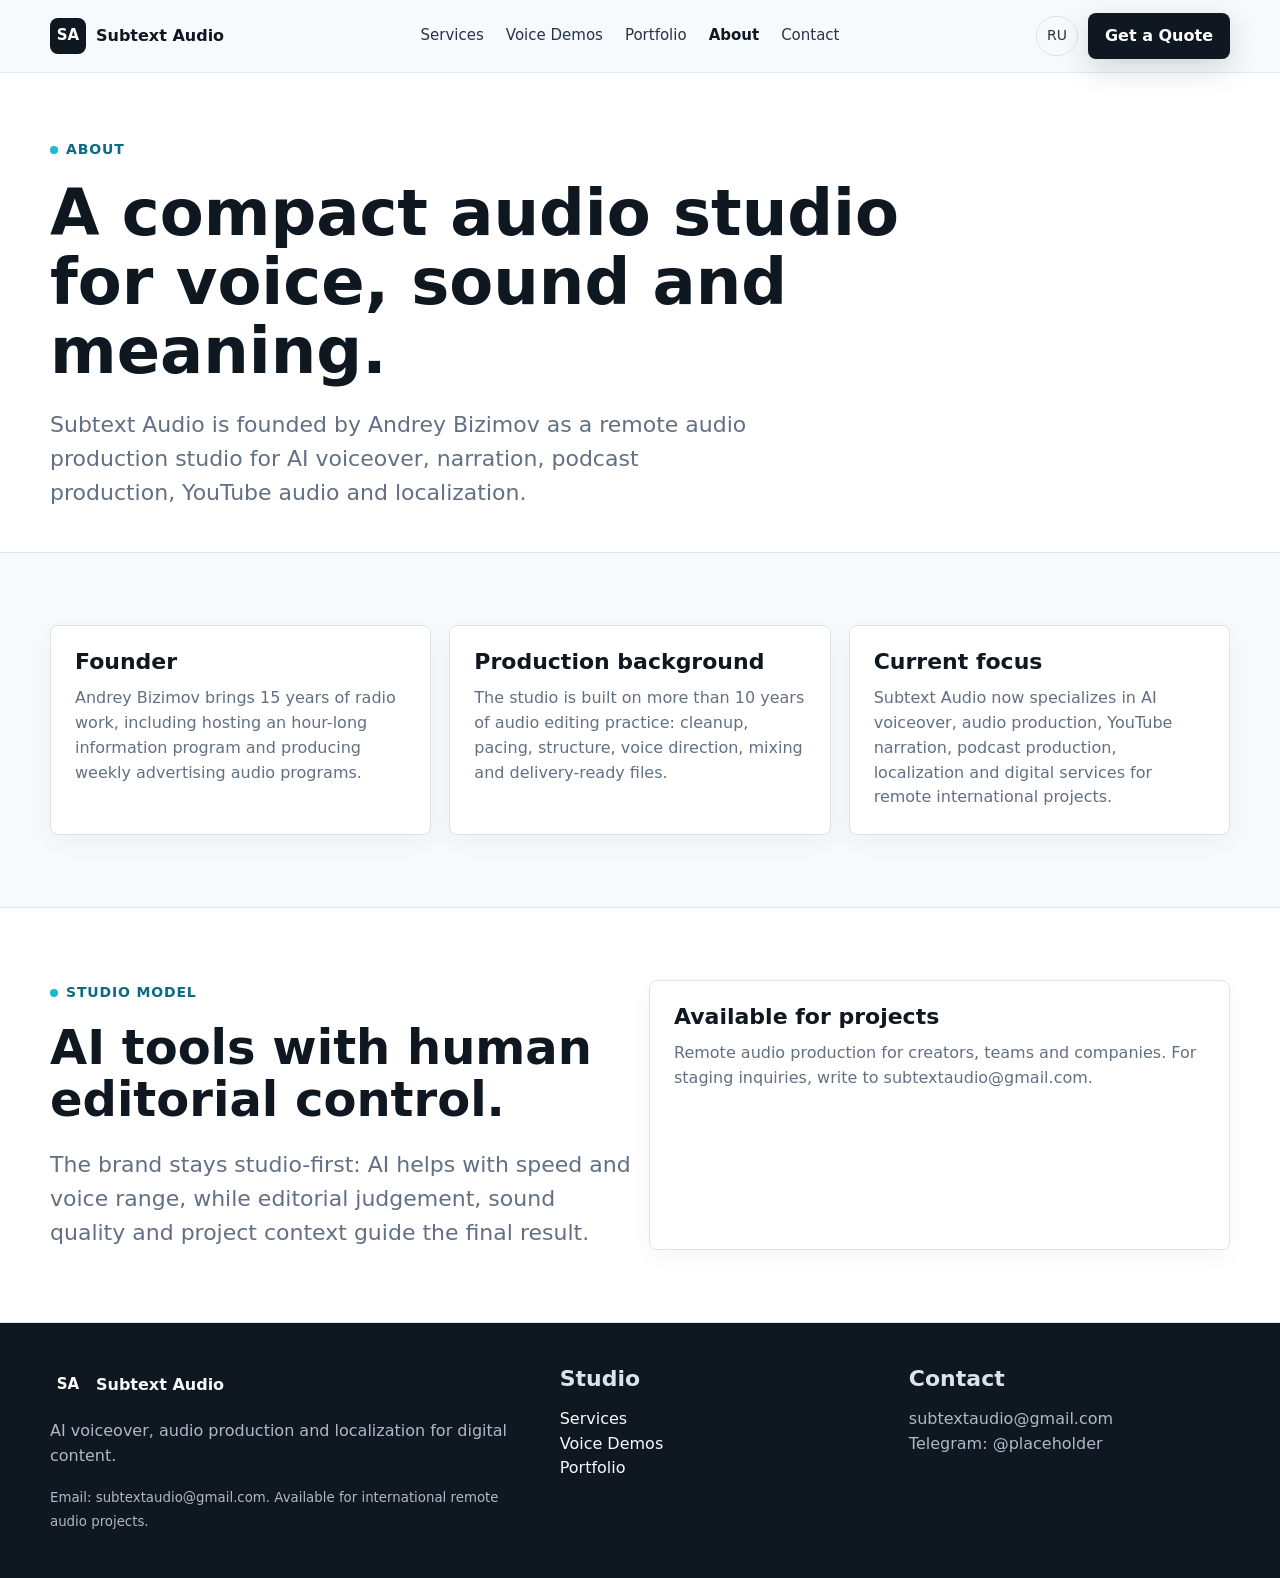
==== about/index.html @ ca8faf4f "Add files via upload" ====
﻿<!doctype html>
<html lang="en">
<head>
  <meta charset="utf-8">
  <meta name="viewport" content="width=device-width, initial-scale=1">
  <title>About - Subtext Audio</title>
  <meta name="description" content="About Subtext Audio, a hybrid studio for AI voiceover, audio production and localization.">
  <meta name="robots" content="index, follow">
  <meta property="og:title" content="About - Subtext Audio">
  <meta property="og:description" content="About Subtext Audio, a hybrid studio for AI voiceover, audio production and localization.">
  <meta property="og:type" content="website">
  <meta property="og:site_name" content="Subtext Audio">
  <link rel="icon" href="../assets/images/subtext-audio-mark.svg" type="image/svg+xml">
  <link rel="stylesheet" href="../assets/css/style.css">
</head>
<body>
<a class="skip-link" href="#main">Skip to content</a>
<header class="site-header">
  <div class="container navbar">
    <a class="brand" href="../index.html" aria-label="Subtext Audio home"><span class="brand-mark">SA</span><span>Subtext Audio</span></a>
    <button class="menu-toggle" type="button" data-menu-toggle aria-expanded="false">Menu</button>
    <nav class="nav-links" data-nav-links aria-label="Main navigation">
      <a href="../services/index.html">Services</a>
      <a href="../voice-demos/index.html">Voice Demos</a>
      <a href="../portfolio/index.html">Portfolio</a>
      <a href="../about/index.html" aria-current="page">About</a>
      <a href="../contact/index.html">Contact</a>
    </nav>
    <div class="nav-actions">
      <a class="lang-link" href="../ru/about/index.html">RU</a>
      <a class="button button-primary" href="../contact/index.html#brief">Get a Quote</a>
    </div>
  </div>
</header>
<main id="main"><section class="page-hero"><div class="container"><p class="eyebrow">About</p><h1>A compact audio studio for voice, sound and meaning.</h1><p class="lede">Subtext Audio is founded by Andrey Bizimov as a remote audio production studio for AI voiceover, narration, podcast production, YouTube audio and localization.</p></div></section><section class="section"><div class="container grid grid-3"><div class="card"><h3>Founder</h3><p>Andrey Bizimov brings 15 years of radio work, including hosting an hour-long information program and producing weekly advertising audio programs.</p></div><div class="card"><h3>Production background</h3><p>The studio is built on more than 10 years of audio editing practice: cleanup, pacing, structure, voice direction, mixing and delivery-ready files.</p></div><div class="card"><h3>Current focus</h3><p>Subtext Audio now specializes in AI voiceover, audio production, YouTube narration, podcast production, localization and digital services for remote international projects.</p></div></div></section><section class="section band"><div class="container grid grid-2"><div><p class="eyebrow">Studio model</p><h2>AI tools with human editorial control.</h2><p class="lede">The brand stays studio-first: AI helps with speed and voice range, while editorial judgement, sound quality and project context guide the final result.</p></div><div class="card"><h3>Available for projects</h3><p>Remote audio production for creators, teams and companies. For staging inquiries, write to subtextaudio@gmail.com.</p></div></div></section></main>
<footer class="footer">
  <div class="container footer-grid">
    <div>
      <a class="brand" href="../index.html"><span class="brand-mark">SA</span><span>Subtext Audio</span></a>
      <p>AI voiceover, audio production and localization for digital content.</p>
      <small>Email: subtextaudio@gmail.com. Available for international remote audio projects.</small>
    </div>
    <div><h3>Studio</h3><p><a href="../services/index.html">Services</a><br><a href="../voice-demos/index.html">Voice Demos</a><br><a href="../portfolio/index.html">Portfolio</a></p></div>
    <div><h3>Contact</h3><p>subtextaudio@gmail.com<br>Telegram: @placeholder</p></div>
  </div>
</footer>
<script src="../assets/js/main.js"></script>
</body>
</html>
---- assets/css/style.css ----
﻿:root{--ink:#0f1720;--muted:#637083;--line:#dbe3ec;--paper:#f7fafc;--white:#fff;--cyan:#19b8d6;--green:#18a77a;--navy:#14283f;--shadow:0 18px 48px rgba(15,23,32,.10);--radius:8px;--max:1180px}*{box-sizing:border-box}html{scroll-behavior:smooth}body{margin:0;font-family:Inter,ui-sans-serif,system-ui,-apple-system,BlinkMacSystemFont,"Segoe UI",sans-serif;color:var(--ink);background:var(--paper);line-height:1.55}a{color:inherit;text-decoration:none}img,svg{max-width:100%;display:block}.container{width:min(100% - 40px,var(--max));margin:0 auto}.skip-link{position:absolute;left:-999px;top:8px;background:var(--ink);color:#fff;padding:8px 12px;z-index:20}.skip-link:focus{left:8px}.site-header{position:sticky;top:0;z-index:10;background:rgba(247,250,252,.92);backdrop-filter:blur(14px);border-bottom:1px solid rgba(219,227,236,.75)}.navbar{min-height:72px;display:flex;align-items:center;justify-content:space-between;gap:24px}.brand{display:flex;align-items:center;gap:10px;font-weight:760}.brand-mark{width:36px;height:36px;border-radius:8px;background:var(--ink);color:#fff;display:grid;place-items:center;font-size:15px}.nav-links{display:flex;align-items:center;gap:22px;font-size:15px;color:#263445}.nav-links a[aria-current=page]{color:var(--ink);font-weight:700}.nav-actions{display:flex;align-items:center;gap:10px}.lang-link{border:1px solid var(--line);padding:8px 10px;border-radius:999px;color:#263445;font-size:14px}.menu-toggle{display:none;border:1px solid var(--line);background:var(--white);border-radius:var(--radius);padding:8px 10px}.button{display:inline-flex;align-items:center;justify-content:center;min-height:42px;border-radius:var(--radius);padding:10px 16px;font-weight:750;border:1px solid transparent;cursor:pointer;transition:transform .16s ease,box-shadow .16s ease,background .16s ease}.button:hover{transform:translateY(-1px)}.button-primary{background:var(--ink);color:#fff;box-shadow:0 10px 30px rgba(15,23,32,.16)}.button-secondary{background:#fff;color:var(--ink);border-color:var(--line)}.hero{padding:86px 0 64px;background:radial-gradient(circle at 15% 15%,rgba(25,184,214,.13),transparent 30%),linear-gradient(180deg,#fff 0%,var(--paper) 100%)}.hero-grid{display:grid;grid-template-columns:minmax(0,1.1fr) minmax(330px,.9fr);gap:42px;align-items:center}.eyebrow{display:inline-flex;align-items:center;gap:8px;margin:0 0 18px;color:#0c6b81;font-weight:760;font-size:14px;text-transform:uppercase;letter-spacing:.06em}.eyebrow:before{content:"";width:8px;height:8px;border-radius:99px;background:var(--cyan)}h1,h2,h3{line-height:1.08;letter-spacing:0;margin:0}h1{font-size:clamp(42px,6vw,74px);max-width:920px}h2{font-size:clamp(30px,4vw,48px)}h3{font-size:22px}.lede{margin:22px 0 0;color:var(--muted);font-size:clamp(18px,2.1vw,22px);max-width:720px}.hero-actions{display:flex;flex-wrap:wrap;gap:12px;margin-top:30px}.trust-row{display:flex;flex-wrap:wrap;gap:10px;margin-top:28px}.pill{border:1px solid var(--line);background:rgba(255,255,255,.76);border-radius:999px;padding:8px 12px;color:#344457;font-size:14px}.sound-panel{background:var(--navy);color:#fff;border-radius:8px;padding:26px;box-shadow:var(--shadow);overflow:hidden}.sound-panel .screen{min-height:290px;border:1px solid rgba(255,255,255,.15);border-radius:8px;background:linear-gradient(140deg,rgba(25,184,214,.16),rgba(24,167,122,.12));padding:22px;display:flex;flex-direction:column;justify-content:space-between}.wave{display:flex;align-items:center;gap:6px;min-height:118px}.wave span{flex:1;border-radius:999px;background:linear-gradient(180deg,var(--cyan),#6ee7d8);min-height:18px;animation:pulse 2.8s ease-in-out infinite;opacity:.88}.wave span:nth-child(2n){min-height:78px;animation-delay:.2s}.wave span:nth-child(3n){min-height:44px;animation-delay:.4s}.wave span:nth-child(5n){min-height:96px;animation-delay:.6s}@keyframes pulse{0%,100%{transform:scaleY(.72)}50%{transform:scaleY(1)}}.panel-meta{display:grid;grid-template-columns:repeat(3,1fr);gap:10px}.panel-meta div{background:rgba(255,255,255,.10);border:1px solid rgba(255,255,255,.12);border-radius:8px;padding:12px}.panel-meta strong{display:block;font-size:18px}.panel-meta span{color:rgba(255,255,255,.72);font-size:13px}.section{padding:72px 0}.section-head{display:flex;justify-content:space-between;gap:24px;align-items:end;margin-bottom:30px}.section-head p{max-width:620px;color:var(--muted);margin:12px 0 0}.grid{display:grid;gap:18px}.grid-3{grid-template-columns:repeat(3,1fr)}.grid-2{grid-template-columns:repeat(2,1fr)}.card{background:var(--white);border:1px solid var(--line);border-radius:var(--radius);padding:24px;box-shadow:0 8px 24px rgba(15,23,32,.04)}.card p{color:var(--muted);margin:12px 0 0}.card .tag{display:inline-block;color:#0b6b7d;font-weight:760;font-size:13px;margin-bottom:14px}.service-card{min-height:220px;display:flex;flex-direction:column;justify-content:space-between}.link-arrow{color:#0c6b81;font-weight:760;margin-top:16px;display:inline-flex}.audio-card audio{width:100%;margin-top:14px}.meta{display:flex;flex-wrap:wrap;gap:8px;margin-top:16px}.meta span{background:#eef6f8;color:#25515c;border-radius:999px;padding:5px 9px;font-size:13px}.band{background:#fff;border-top:1px solid var(--line);border-bottom:1px solid var(--line)}.steps{counter-reset:step}.step{position:relative;padding-left:58px}.step:before{counter-increment:step;content:counter(step);position:absolute;left:0;top:22px;width:36px;height:36px;border-radius:999px;background:var(--ink);color:#fff;display:grid;place-items:center;font-weight:800}.page-hero{padding:64px 0 42px;background:#fff;border-bottom:1px solid var(--line)}.page-hero h1{font-size:clamp(38px,5vw,64px)}.form{display:grid;gap:14px}.form label{display:grid;gap:7px;font-weight:700;color:#253246}.form input,.form select,.form textarea{width:100%;border:1px solid var(--line);border-radius:var(--radius);padding:12px 13px;font:inherit;background:#fff;color:var(--ink)}.form textarea{min-height:130px;resize:vertical}.notice{background:#eef9f7;border:1px solid #bfeae2;color:#155243;padding:14px;border-radius:var(--radius)}.footer{background:var(--ink);color:#dbe3ec;padding:44px 0}.footer-grid{display:grid;grid-template-columns:1.2fr .8fr .8fr;gap:28px}.footer a{color:#f7fafc}.footer small,.footer p{color:#aeb9c7}@media(max-width:900px){.container{width:min(100% - 28px,var(--max))}.navbar{flex-wrap:wrap;padding:14px 0}.menu-toggle{display:inline-flex}.nav-links{display:none;width:100%;flex-direction:column;align-items:flex-start;gap:12px;padding:12px 0 4px}.nav-links.is-open{display:flex}.nav-actions{margin-left:auto}.hero{padding:54px 0 44px}.hero-grid,.grid-3,.grid-2,.footer-grid{grid-template-columns:1fr}.sound-panel .screen{min-height:230px}.section{padding:52px 0}.section-head{display:block}}@media(max-width:560px){h1{font-size:40px}.hero-actions .button,.nav-actions .button{width:100%}.nav-actions{width:100%;display:grid;grid-template-columns:1fr 1fr}.panel-meta{grid-template-columns:1fr}.card{padding:20px}}
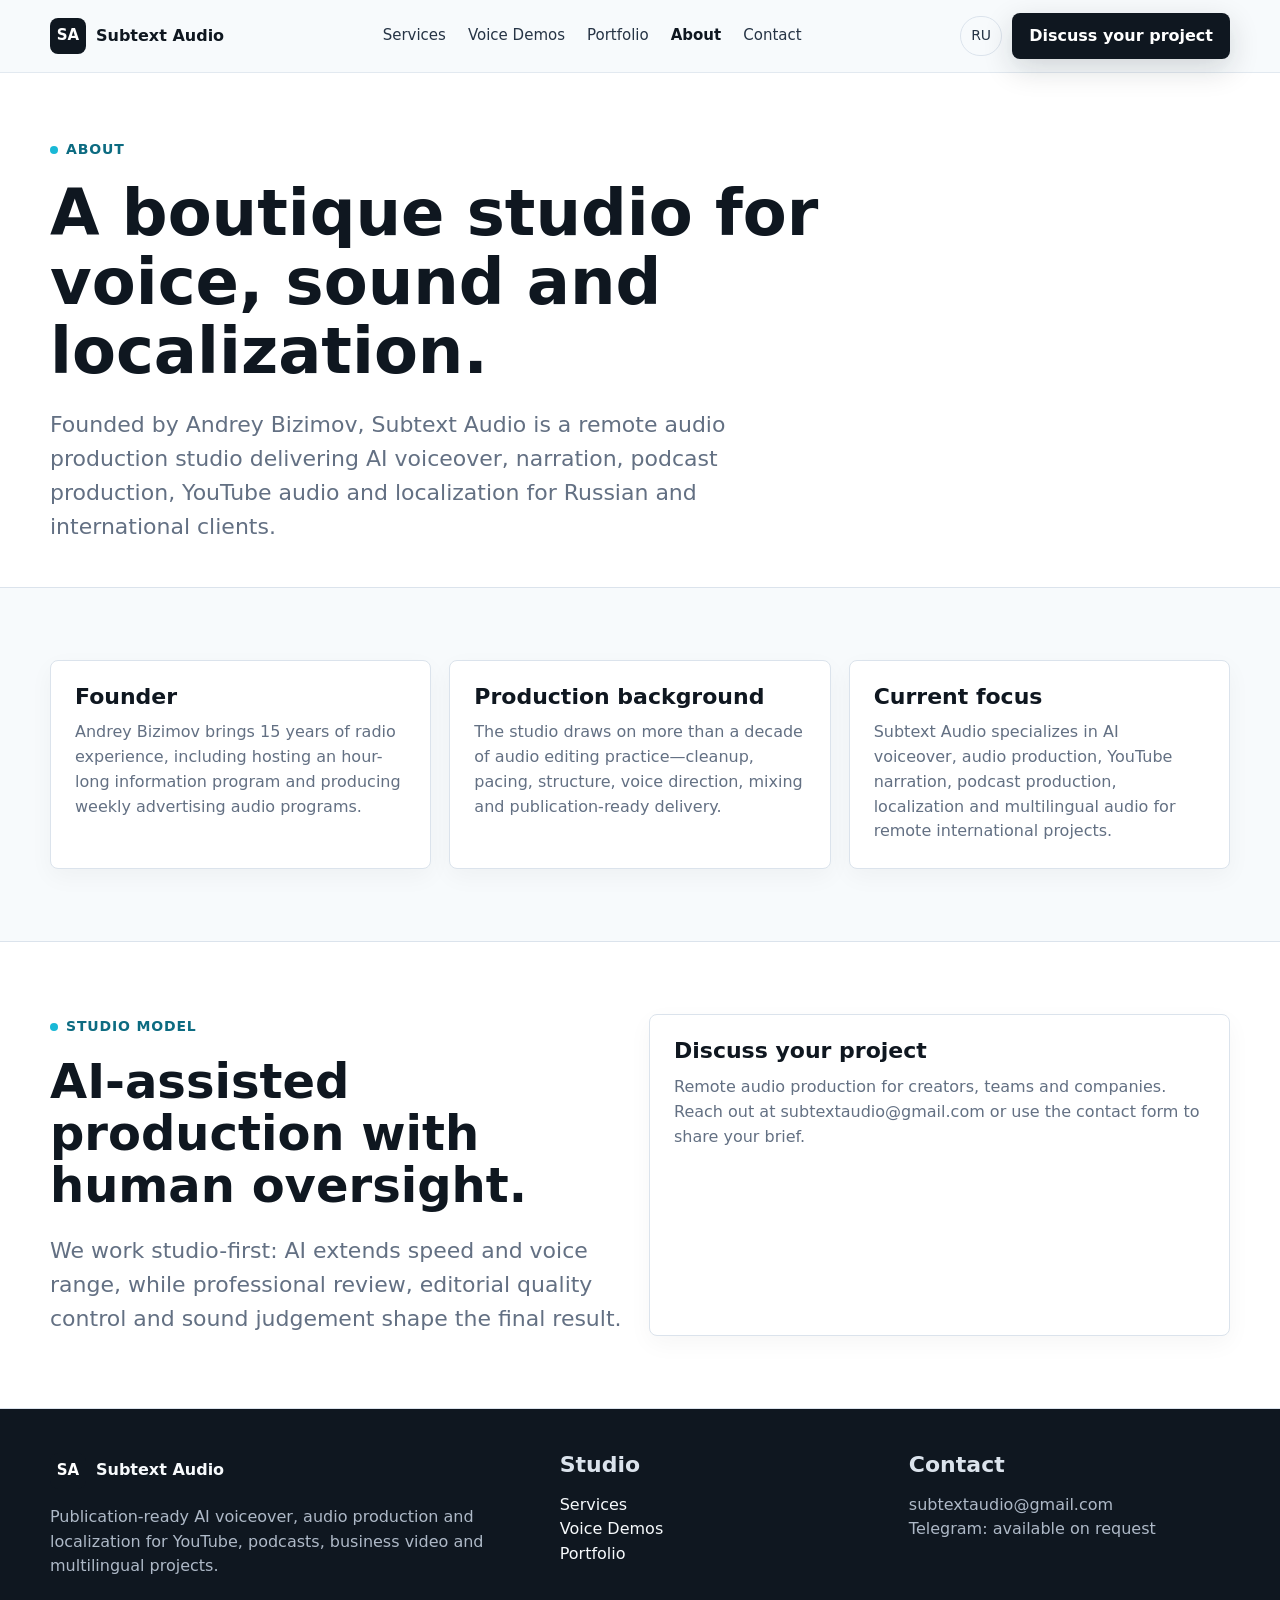
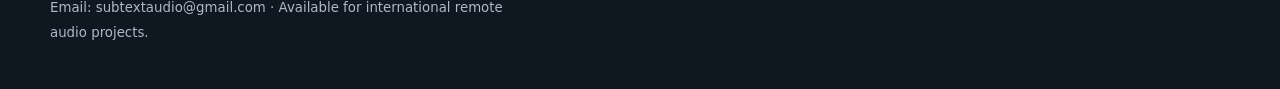
==== commit 88b26d0c: "Finalize Russian and English website copy Co-authored-by: Cursor <cursoragent@cursor.com>" ====
--- a/about/index.html
+++ b/about/index.html
@@ -1,51 +1,51 @@
-﻿<!doctype html>
-<html lang="en">
-<head>
-  <meta charset="utf-8">
-  <meta name="viewport" content="width=device-width, initial-scale=1">
-  <title>About - Subtext Audio</title>
-  <meta name="description" content="About Subtext Audio, a hybrid studio for AI voiceover, audio production and localization.">
-  <meta name="robots" content="index, follow">
-  <meta property="og:title" content="About - Subtext Audio">
-  <meta property="og:description" content="About Subtext Audio, a hybrid studio for AI voiceover, audio production and localization.">
-  <meta property="og:type" content="website">
-  <meta property="og:site_name" content="Subtext Audio">
-  <link rel="icon" href="../assets/images/subtext-audio-mark.svg" type="image/svg+xml">
-  <link rel="stylesheet" href="../assets/css/style.css">
-</head>
-<body>
-<a class="skip-link" href="#main">Skip to content</a>
-<header class="site-header">
-  <div class="container navbar">
-    <a class="brand" href="../index.html" aria-label="Subtext Audio home"><span class="brand-mark">SA</span><span>Subtext Audio</span></a>
-    <button class="menu-toggle" type="button" data-menu-toggle aria-expanded="false">Menu</button>
-    <nav class="nav-links" data-nav-links aria-label="Main navigation">
-      <a href="../services/index.html">Services</a>
-      <a href="../voice-demos/index.html">Voice Demos</a>
-      <a href="../portfolio/index.html">Portfolio</a>
-      <a href="../about/index.html" aria-current="page">About</a>
-      <a href="../contact/index.html">Contact</a>
-    </nav>
-    <div class="nav-actions">
-      <a class="lang-link" href="../ru/about/index.html">RU</a>
-      <a class="button button-primary" href="../contact/index.html#brief">Get a Quote</a>
-    </div>
-  </div>
-</header>
-<main id="main"><section class="page-hero"><div class="container"><p class="eyebrow">About</p><h1>A compact audio studio for voice, sound and meaning.</h1><p class="lede">Subtext Audio is founded by Andrey Bizimov as a remote audio production studio for AI voiceover, narration, podcast production, YouTube audio and localization.</p></div></section><section class="section"><div class="container grid grid-3"><div class="card"><h3>Founder</h3><p>Andrey Bizimov brings 15 years of radio work, including hosting an hour-long information program and producing weekly advertising audio programs.</p></div><div class="card"><h3>Production background</h3><p>The studio is built on more than 10 years of audio editing practice: cleanup, pacing, structure, voice direction, mixing and delivery-ready files.</p></div><div class="card"><h3>Current focus</h3><p>Subtext Audio now specializes in AI voiceover, audio production, YouTube narration, podcast production, localization and digital services for remote international projects.</p></div></div></section><section class="section band"><div class="container grid grid-2"><div><p class="eyebrow">Studio model</p><h2>AI tools with human editorial control.</h2><p class="lede">The brand stays studio-first: AI helps with speed and voice range, while editorial judgement, sound quality and project context guide the final result.</p></div><div class="card"><h3>Available for projects</h3><p>Remote audio production for creators, teams and companies. For staging inquiries, write to subtextaudio@gmail.com.</p></div></div></section></main>
-<footer class="footer">
-  <div class="container footer-grid">
-    <div>
-      <a class="brand" href="../index.html"><span class="brand-mark">SA</span><span>Subtext Audio</span></a>
-      <p>AI voiceover, audio production and localization for digital content.</p>
-      <small>Email: subtextaudio@gmail.com. Available for international remote audio projects.</small>
-    </div>
-    <div><h3>Studio</h3><p><a href="../services/index.html">Services</a><br><a href="../voice-demos/index.html">Voice Demos</a><br><a href="../portfolio/index.html">Portfolio</a></p></div>
-    <div><h3>Contact</h3><p>subtextaudio@gmail.com<br>Telegram: @placeholder</p></div>
-  </div>
-</footer>
-<script src="../assets/js/main.js"></script>
-</body>
+﻿<!doctype html>
+<html lang="en">
+<head>
+  <meta charset="utf-8">
+  <meta name="viewport" content="width=device-width, initial-scale=1">
+  <title>About | Subtext Audio — Boutique Audio Production Studio</title>
+  <meta name="description" content="Subtext Audio is a boutique remote studio for AI voiceover, audio production and localization—founded by Andrey Bizimov, with human oversight and editorial quality control on every project.">
+  <meta name="robots" content="index, follow">
+  <meta property="og:title" content="About | Subtext Audio — Boutique Audio Production Studio">
+  <meta property="og:description" content="Subtext Audio is a boutique remote studio for AI voiceover, audio production and localization—founded by Andrey Bizimov, with human oversight and editorial quality control on every project.">
+  <meta property="og:type" content="website">
+  <meta property="og:site_name" content="Subtext Audio">
+  <link rel="icon" href="../assets/images/subtext-audio-mark.svg" type="image/svg+xml">
+  <link rel="stylesheet" href="../assets/css/style.css">
+</head>
+<body>
+<a class="skip-link" href="#main">Skip to content</a>
+<header class="site-header">
+  <div class="container navbar">
+    <a class="brand" href="../index.html" aria-label="Subtext Audio home"><span class="brand-mark">SA</span><span>Subtext Audio</span></a>
+    <button class="menu-toggle" type="button" data-menu-toggle aria-expanded="false">Menu</button>
+    <nav class="nav-links" data-nav-links aria-label="Main navigation">
+      <a href="../services/index.html">Services</a>
+      <a href="../voice-demos/index.html">Voice Demos</a>
+      <a href="../portfolio/index.html">Portfolio</a>
+      <a href="../about/index.html" aria-current="page">About</a>
+      <a href="../contact/index.html">Contact</a>
+    </nav>
+    <div class="nav-actions">
+      <a class="lang-link" href="../ru/about/index.html">RU</a>
+      <a class="button button-primary" href="../contact/index.html#brief">Discuss your project</a>
+    </div>
+  </div>
+</header>
+<main id="main"><section class="page-hero"><div class="container"><p class="eyebrow">About</p><h1>A boutique studio for voice, sound and localization.</h1><p class="lede">Founded by Andrey Bizimov, Subtext Audio is a remote audio production studio delivering AI voiceover, narration, podcast production, YouTube audio and localization for Russian and international clients.</p></div></section><section class="section"><div class="container grid grid-3"><div class="card"><h3>Founder</h3><p>Andrey Bizimov brings 15 years of radio experience, including hosting an hour-long information program and producing weekly advertising audio programs.</p></div><div class="card"><h3>Production background</h3><p>The studio draws on more than a decade of audio editing practice—cleanup, pacing, structure, voice direction, mixing and publication-ready delivery.</p></div><div class="card"><h3>Current focus</h3><p>Subtext Audio specializes in AI voiceover, audio production, YouTube narration, podcast production, localization and multilingual audio for remote international projects.</p></div></div></section><section class="section band"><div class="container grid grid-2"><div><p class="eyebrow">Studio model</p><h2>AI-assisted production with human oversight.</h2><p class="lede">We work studio-first: AI extends speed and voice range, while professional review, editorial quality control and sound judgement shape the final result.</p></div><div class="card"><h3>Discuss your project</h3><p>Remote audio production for creators, teams and companies. Reach out at subtextaudio@gmail.com or use the contact form to share your brief.</p></div></div></section></main>
+<footer class="footer">
+  <div class="container footer-grid">
+    <div>
+      <a class="brand" href="../index.html"><span class="brand-mark">SA</span><span>Subtext Audio</span></a>
+      <p>Publication-ready AI voiceover, audio production and localization for YouTube, podcasts, business video and multilingual projects.</p>
+      <small>Email: subtextaudio@gmail.com · Available for international remote audio projects.</small>
+    </div>
+    <div><h3>Studio</h3><p><a href="../services/index.html">Services</a><br><a href="../voice-demos/index.html">Voice Demos</a><br><a href="../portfolio/index.html">Portfolio</a></p></div>
+    <div><h3>Contact</h3><p>subtextaudio@gmail.com<br>Telegram: available on request</p></div>
+  </div>
+</footer>
+<script src="../assets/js/main.js"></script>
+</body>
 </html>
 
 
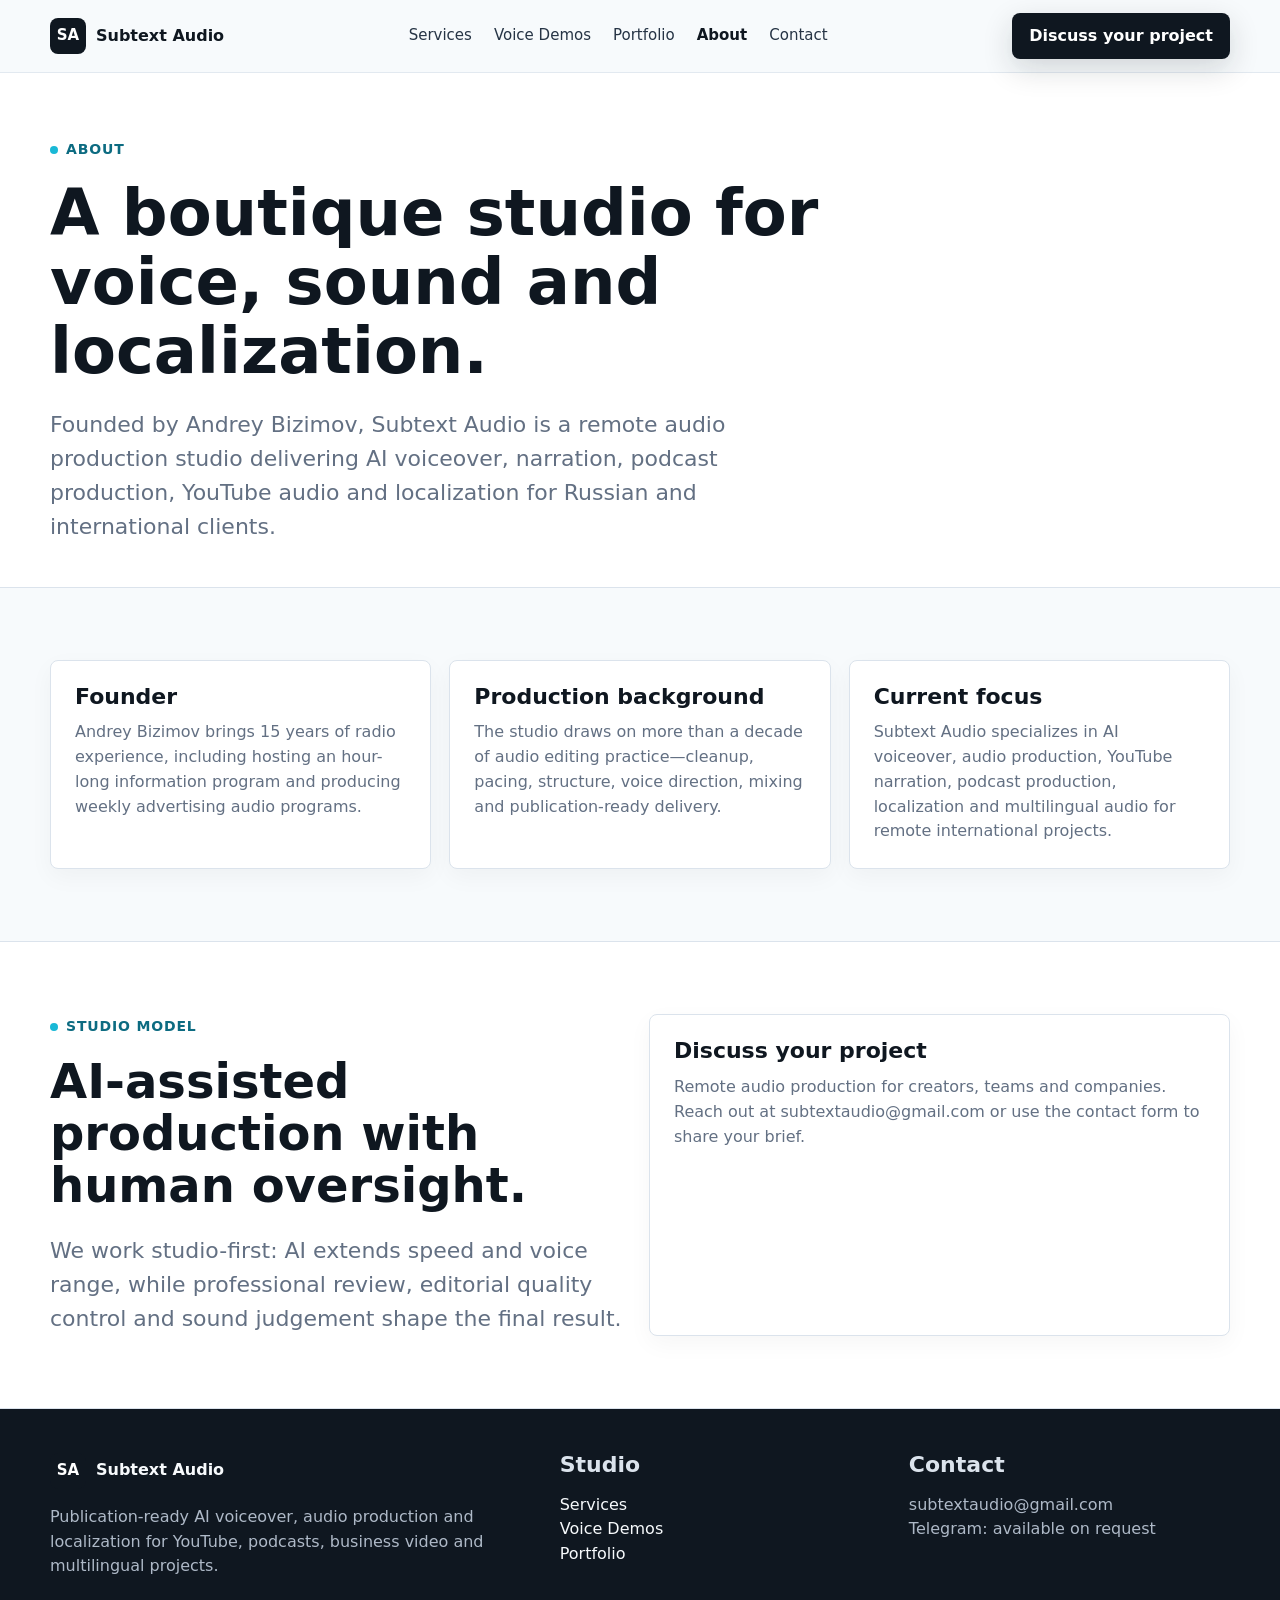
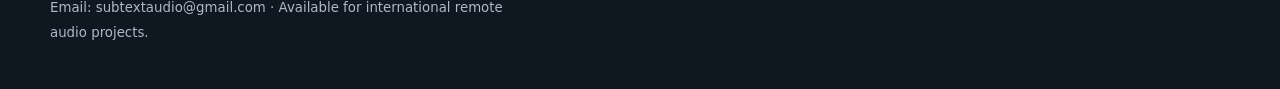
==== commit 90a4c8d4: "Make Russian version primary and update contact wording Co-authored-by: Cursor <cursoragent@cursor.c" ====
--- a/about/index.html
+++ b/about/index.html
@@ -27,7 +27,6 @@
       <a href="../contact/index.html">Contact</a>
     </nav>
     <div class="nav-actions">
-      <a class="lang-link" href="../ru/about/index.html">RU</a>
       <a class="button button-primary" href="../contact/index.html#brief">Discuss your project</a>
     </div>
   </div>
--- a/assets/css/style.css
+++ b/assets/css/style.css
@@ -1 +1 @@
-﻿:root{--ink:#0f1720;--muted:#637083;--line:#dbe3ec;--paper:#f7fafc;--white:#fff;--cyan:#19b8d6;--green:#18a77a;--navy:#14283f;--shadow:0 18px 48px rgba(15,23,32,.10);--radius:8px;--max:1180px}*{box-sizing:border-box}html{scroll-behavior:smooth}body{margin:0;font-family:Inter,ui-sans-serif,system-ui,-apple-system,BlinkMacSystemFont,"Segoe UI",sans-serif;color:var(--ink);background:var(--paper);line-height:1.55}a{color:inherit;text-decoration:none}img,svg{max-width:100%;display:block}.container{width:min(100% - 40px,var(--max));margin:0 auto}.skip-link{position:absolute;left:-999px;top:8px;background:var(--ink);color:#fff;padding:8px 12px;z-index:20}.skip-link:focus{left:8px}.site-header{position:sticky;top:0;z-index:10;background:rgba(247,250,252,.92);backdrop-filter:blur(14px);border-bottom:1px solid rgba(219,227,236,.75)}.navbar{min-height:72px;display:flex;align-items:center;justify-content:space-between;gap:24px}.brand{display:flex;align-items:center;gap:10px;font-weight:760}.brand-mark{width:36px;height:36px;border-radius:8px;background:var(--ink);color:#fff;display:grid;place-items:center;font-size:15px}.nav-links{display:flex;align-items:center;gap:22px;font-size:15px;color:#263445}.nav-links a[aria-current=page]{color:var(--ink);font-weight:700}.nav-actions{display:flex;align-items:center;gap:10px}.lang-link{border:1px solid var(--line);padding:8px 10px;border-radius:999px;color:#263445;font-size:14px}.menu-toggle{display:none;border:1px solid var(--line);background:var(--white);border-radius:var(--radius);padding:8px 10px}.button{display:inline-flex;align-items:center;justify-content:center;min-height:42px;border-radius:var(--radius);padding:10px 16px;font-weight:750;border:1px solid transparent;cursor:pointer;transition:transform .16s ease,box-shadow .16s ease,background .16s ease}.button:hover{transform:translateY(-1px)}.button-primary{background:var(--ink);color:#fff;box-shadow:0 10px 30px rgba(15,23,32,.16)}.button-secondary{background:#fff;color:var(--ink);border-color:var(--line)}.hero{padding:86px 0 64px;background:radial-gradient(circle at 15% 15%,rgba(25,184,214,.13),transparent 30%),linear-gradient(180deg,#fff 0%,var(--paper) 100%)}.hero-grid{display:grid;grid-template-columns:minmax(0,1.1fr) minmax(330px,.9fr);gap:42px;align-items:center}.eyebrow{display:inline-flex;align-items:center;gap:8px;margin:0 0 18px;color:#0c6b81;font-weight:760;font-size:14px;text-transform:uppercase;letter-spacing:.06em}.eyebrow:before{content:"";width:8px;height:8px;border-radius:99px;background:var(--cyan)}h1,h2,h3{line-height:1.08;letter-spacing:0;margin:0}h1{font-size:clamp(42px,6vw,74px);max-width:920px}h2{font-size:clamp(30px,4vw,48px)}h3{font-size:22px}.lede{margin:22px 0 0;color:var(--muted);font-size:clamp(18px,2.1vw,22px);max-width:720px}.hero-actions{display:flex;flex-wrap:wrap;gap:12px;margin-top:30px}.trust-row{display:flex;flex-wrap:wrap;gap:10px;margin-top:28px}.pill{border:1px solid var(--line);background:rgba(255,255,255,.76);border-radius:999px;padding:8px 12px;color:#344457;font-size:14px}.sound-panel{background:var(--navy);color:#fff;border-radius:8px;padding:26px;box-shadow:var(--shadow);overflow:hidden}.sound-panel .screen{min-height:290px;border:1px solid rgba(255,255,255,.15);border-radius:8px;background:linear-gradient(140deg,rgba(25,184,214,.16),rgba(24,167,122,.12));padding:22px;display:flex;flex-direction:column;justify-content:space-between}.wave{display:flex;align-items:center;gap:6px;min-height:118px}.wave span{flex:1;border-radius:999px;background:linear-gradient(180deg,var(--cyan),#6ee7d8);min-height:18px;animation:pulse 2.8s ease-in-out infinite;opacity:.88}.wave span:nth-child(2n){min-height:78px;animation-delay:.2s}.wave span:nth-child(3n){min-height:44px;animation-delay:.4s}.wave span:nth-child(5n){min-height:96px;animation-delay:.6s}@keyframes pulse{0%,100%{transform:scaleY(.72)}50%{transform:scaleY(1)}}.panel-meta{display:grid;grid-template-columns:repeat(3,1fr);gap:10px}.panel-meta div{background:rgba(255,255,255,.10);border:1px solid rgba(255,255,255,.12);border-radius:8px;padding:12px}.panel-meta strong{display:block;font-size:18px}.panel-meta span{color:rgba(255,255,255,.72);font-size:13px}.section{padding:72px 0}.section-head{display:flex;justify-content:space-between;gap:24px;align-items:end;margin-bottom:30px}.section-head p{max-width:620px;color:var(--muted);margin:12px 0 0}.grid{display:grid;gap:18px}.grid-3{grid-template-columns:repeat(3,1fr)}.grid-2{grid-template-columns:repeat(2,1fr)}.card{background:var(--white);border:1px solid var(--line);border-radius:var(--radius);padding:24px;box-shadow:0 8px 24px rgba(15,23,32,.04)}.card p{color:var(--muted);margin:12px 0 0}.card .tag{display:inline-block;color:#0b6b7d;font-weight:760;font-size:13px;margin-bottom:14px}.service-card{min-height:220px;display:flex;flex-direction:column;justify-content:space-between}.link-arrow{color:#0c6b81;font-weight:760;margin-top:16px;display:inline-flex}.audio-card audio{width:100%;margin-top:14px}.meta{display:flex;flex-wrap:wrap;gap:8px;margin-top:16px}.meta span{background:#eef6f8;color:#25515c;border-radius:999px;padding:5px 9px;font-size:13px}.band{background:#fff;border-top:1px solid var(--line);border-bottom:1px solid var(--line)}.steps{counter-reset:step}.step{position:relative;padding-left:58px}.step:before{counter-increment:step;content:counter(step);position:absolute;left:0;top:22px;width:36px;height:36px;border-radius:999px;background:var(--ink);color:#fff;display:grid;place-items:center;font-weight:800}.page-hero{padding:64px 0 42px;background:#fff;border-bottom:1px solid var(--line)}.page-hero h1{font-size:clamp(38px,5vw,64px)}.form{display:grid;gap:14px}.form label{display:grid;gap:7px;font-weight:700;color:#253246}.form input,.form select,.form textarea{width:100%;border:1px solid var(--line);border-radius:var(--radius);padding:12px 13px;font:inherit;background:#fff;color:var(--ink)}.form textarea{min-height:130px;resize:vertical}.notice{background:#eef9f7;border:1px solid #bfeae2;color:#155243;padding:14px;border-radius:var(--radius)}.footer{background:var(--ink);color:#dbe3ec;padding:44px 0}.footer-grid{display:grid;grid-template-columns:1.2fr .8fr .8fr;gap:28px}.footer a{color:#f7fafc}.footer small,.footer p{color:#aeb9c7}@media(max-width:900px){.container{width:min(100% - 28px,var(--max))}.navbar{flex-wrap:wrap;padding:14px 0}.menu-toggle{display:inline-flex}.nav-links{display:none;width:100%;flex-direction:column;align-items:flex-start;gap:12px;padding:12px 0 4px}.nav-links.is-open{display:flex}.nav-actions{margin-left:auto}.hero{padding:54px 0 44px}.hero-grid,.grid-3,.grid-2,.footer-grid{grid-template-columns:1fr}.sound-panel .screen{min-height:230px}.section{padding:52px 0}.section-head{display:block}}@media(max-width:560px){h1{font-size:40px}.hero-actions .button,.nav-actions .button{width:100%}.nav-actions{width:100%;display:grid;grid-template-columns:1fr 1fr}.panel-meta{grid-template-columns:1fr}.card{padding:20px}}
+﻿:root{--ink:#0f1720;--muted:#637083;--line:#dbe3ec;--paper:#f7fafc;--white:#fff;--cyan:#19b8d6;--green:#18a77a;--navy:#14283f;--shadow:0 18px 48px rgba(15,23,32,.10);--radius:8px;--max:1180px}*{box-sizing:border-box}html{scroll-behavior:smooth}body{margin:0;font-family:Inter,ui-sans-serif,system-ui,-apple-system,BlinkMacSystemFont,"Segoe UI",sans-serif;color:var(--ink);background:var(--paper);line-height:1.55}a{color:inherit;text-decoration:none}img,svg{max-width:100%;display:block}.container{width:min(100% - 40px,var(--max));margin:0 auto}.skip-link{position:absolute;left:-999px;top:8px;background:var(--ink);color:#fff;padding:8px 12px;z-index:20}.skip-link:focus{left:8px}.site-header{position:sticky;top:0;z-index:10;background:rgba(247,250,252,.92);backdrop-filter:blur(14px);border-bottom:1px solid rgba(219,227,236,.75)}.navbar{min-height:72px;display:flex;align-items:center;justify-content:space-between;gap:24px}.brand{display:flex;align-items:center;gap:10px;font-weight:760}.brand-mark{width:36px;height:36px;border-radius:8px;background:var(--ink);color:#fff;display:grid;place-items:center;font-size:15px}.nav-links{display:flex;align-items:center;gap:22px;font-size:15px;color:#263445}.nav-links a[aria-current=page]{color:var(--ink);font-weight:700}.nav-actions{display:flex;align-items:center;gap:10px}.lang-link{border:1px solid var(--line);padding:8px 10px;border-radius:999px;color:#263445;font-size:14px}.menu-toggle{display:none;border:1px solid var(--line);background:var(--white);border-radius:var(--radius);padding:8px 10px}.button{display:inline-flex;align-items:center;justify-content:center;min-height:42px;border-radius:var(--radius);padding:10px 16px;font-weight:750;border:1px solid transparent;cursor:pointer;transition:transform .16s ease,box-shadow .16s ease,background .16s ease}.button:hover{transform:translateY(-1px)}.button-primary{background:var(--ink);color:#fff;box-shadow:0 10px 30px rgba(15,23,32,.16)}.button-secondary{background:#fff;color:var(--ink);border-color:var(--line)}.hero{padding:86px 0 64px;background:radial-gradient(circle at 15% 15%,rgba(25,184,214,.13),transparent 30%),linear-gradient(180deg,#fff 0%,var(--paper) 100%)}.hero-grid{display:grid;grid-template-columns:minmax(0,1.1fr) minmax(330px,.9fr);gap:42px;align-items:center}.eyebrow{display:inline-flex;align-items:center;gap:8px;margin:0 0 18px;color:#0c6b81;font-weight:760;font-size:14px;text-transform:uppercase;letter-spacing:.06em}.eyebrow:before{content:"";width:8px;height:8px;border-radius:99px;background:var(--cyan)}h1,h2,h3{line-height:1.08;letter-spacing:0;margin:0}h1{font-size:clamp(42px,6vw,74px);max-width:920px}h2{font-size:clamp(30px,4vw,48px)}h3{font-size:22px}.lede{margin:22px 0 0;color:var(--muted);font-size:clamp(18px,2.1vw,22px);max-width:720px}.hero-actions{display:flex;flex-wrap:wrap;gap:12px;margin-top:30px}.trust-row{display:flex;flex-wrap:wrap;gap:10px;margin-top:28px}.pill{border:1px solid var(--line);background:rgba(255,255,255,.76);border-radius:999px;padding:8px 12px;color:#344457;font-size:14px}.sound-panel{background:var(--navy);color:#fff;border-radius:8px;padding:26px;box-shadow:var(--shadow);overflow:hidden}.sound-panel .screen{min-height:290px;border:1px solid rgba(255,255,255,.15);border-radius:8px;background:linear-gradient(140deg,rgba(25,184,214,.16),rgba(24,167,122,.12));padding:22px;display:flex;flex-direction:column;justify-content:space-between}.wave{display:flex;align-items:center;gap:6px;min-height:118px}.wave span{flex:1;border-radius:999px;background:linear-gradient(180deg,var(--cyan),#6ee7d8);min-height:18px;animation:pulse 2.8s ease-in-out infinite;opacity:.88}.wave span:nth-child(2n){min-height:78px;animation-delay:.2s}.wave span:nth-child(3n){min-height:44px;animation-delay:.4s}.wave span:nth-child(5n){min-height:96px;animation-delay:.6s}@keyframes pulse{0%,100%{transform:scaleY(.72)}50%{transform:scaleY(1)}}.panel-meta{display:grid;grid-template-columns:repeat(3,1fr);gap:10px}.panel-meta div{background:rgba(255,255,255,.10);border:1px solid rgba(255,255,255,.12);border-radius:8px;padding:12px}.panel-meta strong{display:block;font-size:18px}.panel-meta span{color:rgba(255,255,255,.72);font-size:13px}.section{padding:72px 0}.section-head{display:flex;justify-content:space-between;gap:24px;align-items:end;margin-bottom:30px}.section-head p{max-width:620px;color:var(--muted);margin:12px 0 0}.grid{display:grid;gap:18px}.grid-3{grid-template-columns:repeat(3,1fr)}.grid-2{grid-template-columns:repeat(2,1fr)}.card{background:var(--white);border:1px solid var(--line);border-radius:var(--radius);padding:24px;box-shadow:0 8px 24px rgba(15,23,32,.04)}.card p{color:var(--muted);margin:12px 0 0}.card .tag{display:inline-block;color:#0b6b7d;font-weight:760;font-size:13px;margin-bottom:14px}.service-card{min-height:220px;display:flex;flex-direction:column;justify-content:space-between}.link-arrow{color:#0c6b81;font-weight:760;margin-top:16px;display:inline-flex}.audio-card audio{width:100%;margin-top:14px}.meta{display:flex;flex-wrap:wrap;gap:8px;margin-top:16px}.meta span{background:#eef6f8;color:#25515c;border-radius:999px;padding:5px 9px;font-size:13px}.band{background:#fff;border-top:1px solid var(--line);border-bottom:1px solid var(--line)}.steps{counter-reset:step}.step{position:relative;padding-left:58px}.step:before{counter-increment:step;content:counter(step);position:absolute;left:0;top:22px;width:36px;height:36px;border-radius:999px;background:var(--ink);color:#fff;display:grid;place-items:center;font-weight:800}.page-hero{padding:64px 0 42px;background:#fff;border-bottom:1px solid var(--line)}.page-hero h1{font-size:clamp(38px,5vw,64px)}.form{display:grid;gap:14px;position:relative}.form label{display:grid;gap:7px;font-weight:700;color:#253246}.form input,.form select,.form textarea{width:100%;border:1px solid var(--line);border-radius:var(--radius);padding:12px 13px;font:inherit;background:#fff;color:var(--ink)}.form textarea{min-height:130px;resize:vertical}.notice{background:#eef9f7;border:1px solid #bfeae2;color:#155243;padding:14px;border-radius:var(--radius)}.footer{background:var(--ink);color:#dbe3ec;padding:44px 0}.footer-grid{display:grid;grid-template-columns:1.2fr .8fr .8fr;gap:28px}.footer a{color:#f7fafc}.footer small,.footer p{color:#aeb9c7}@media(max-width:900px){.container{width:min(100% - 28px,var(--max))}.navbar{flex-wrap:wrap;padding:14px 0}.menu-toggle{display:inline-flex}.nav-links{display:none;width:100%;flex-direction:column;align-items:flex-start;gap:12px;padding:12px 0 4px}.nav-links.is-open{display:flex}.nav-actions{margin-left:auto}.hero{padding:54px 0 44px}.hero-grid,.grid-3,.grid-2,.footer-grid{grid-template-columns:1fr}.sound-panel .screen{min-height:230px}.section{padding:52px 0}.section-head{display:block}}@media(max-width:560px){h1{font-size:40px}.hero-actions .button,.nav-actions .button{width:100%}.nav-actions{width:100%;display:grid;grid-template-columns:1fr 1fr}.panel-meta{grid-template-columns:1fr}.card{padding:20px}}.hp-field{position:absolute;left:-10000px;width:1px;height:1px;overflow:hidden;opacity:0;pointer-events:none}.turnstile-wrap{margin:4px 0 2px}.notice.is-success{background:#edf8f2;border-color:#b9e3cc;color:#145a3a}.notice.is-error{background:#fff3f3;border-color:#f0c4c4;color:#7a2323}.form-hint{margin:-2px 0 0;font-size:14px;color:var(--muted);font-weight:400;line-height:1.45}.button:disabled{opacity:.7;cursor:not-allowed;transform:none}
